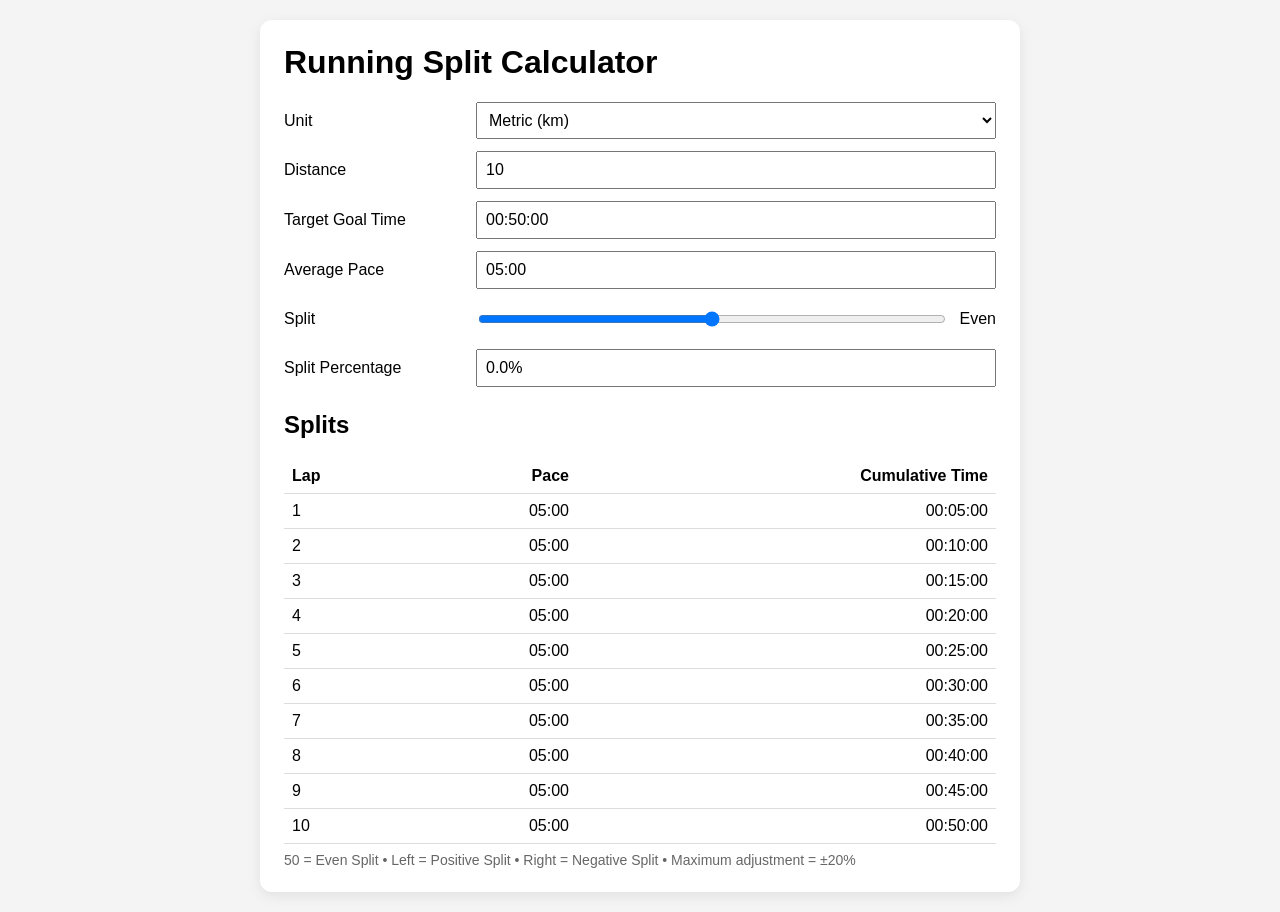
==== aislop/index.html @ 6ae87de2 "add running calc ai slop" ====
<!DOCTYPE html>
<html lang="en">
<head>
<meta charset="UTF-8">
<meta name="viewport" content="width=device-width, initial-scale=1.0">
<title>Running Split Calculator</title>

<style>
*{
    box-sizing:border-box;
    font-family:Arial,Helvetica,sans-serif;
}
body{
    background:#f4f4f4;
    margin:0;
    padding:20px;
}
.container{
    max-width:760px;
    margin:auto;
    background:#fff;
    padding:24px;
    border-radius:12px;
    box-shadow:0 4px 14px rgba(0,0,0,.08);
}
h1{
    margin-top:0;
}
.grid{
    display:grid;
    grid-template-columns:180px 1fr;
    gap:12px;
    align-items:center;
}
input,select{
    width:100%;
    padding:8px;
    font-size:16px;
}
.slider-wrap{
    display:flex;
    gap:12px;
    align-items:center;
}
input[type=range]{
    flex:1;
}
.output{
    margin-top:24px;
}
table{
    width:100%;
    border-collapse:collapse;
}
th,td{
    padding:8px;
    border-bottom:1px solid #ddd;
    text-align:right;
}
th:first-child,
td:first-child{
    text-align:left;
}
.note{
    margin-top:8px;
    color:#666;
    font-size:14px;
}
</style>
</head>

<body>

<div class="container">

<h1>Running Split Calculator</h1>

<div class="grid">

<label>Unit</label>
<select id="unit">
<option value="metric">Metric (km)</option>
<option value="imperial">Imperial (mi)</option>
</select>

<label>Distance</label>
<input id="distance" type="number" value="10" min="0.1" step="0.1">

<label>Target Goal Time</label>
<input id="goal" type="text" value="00:50:00">

<label>Average Pace</label>
<input id="pace" type="text" value="05:00">

<label>Split</label>
<div class="slider-wrap">
<input id="splitSlider" type="range" min="0" max="100" value="50">
<span id="splitLabel">Even</span>
</div>

<label>Split Percentage</label>
<input id="splitPercent" readonly>

</div>

<div class="output">

<h2>Splits</h2>

<table>
<thead>
<tr>
<th>Lap</th>
<th>Pace</th>
<th>Cumulative Time</th>
</tr>
</thead>
<tbody id="tableBody"></tbody>
</table>

<div class="note">
50 = Even Split • Left = Positive Split • Right = Negative Split • Maximum adjustment = ±20%
</div>

</div>

</div>

<script>

const unit=document.getElementById("unit");
const distance=document.getElementById("distance");
const goal=document.getElementById("goal");
const pace=document.getElementById("pace");
const slider=document.getElementById("splitSlider");
const splitPercent=document.getElementById("splitPercent");
const splitLabel=document.getElementById("splitLabel");
const tbody=document.getElementById("tableBody");

let updating=false;

function parseTime(str){
    let p=str.split(":").map(Number);

    if(p.length===2){
        return p[0]*60+p[1];
    }

    if(p.length===3){
        return p[0]*3600+p[1]*60+p[2];
    }

    return 0;
}

function formatHMS(sec){

    sec=Math.round(sec);

    let h=Math.floor(sec/3600);
    let m=Math.floor((sec%3600)/60);
    let s=sec%60;

    return (
        String(h).padStart(2,"0")+":"+
        String(m).padStart(2,"0")+":"+
        String(s).padStart(2,"0")
    );
}

function formatPace(sec){

    sec=Math.round(sec);

    let m=Math.floor(sec/60);
    let s=sec%60;

    return String(m).padStart(2,"0")+":"+String(s).padStart(2,"0");
}

function getSplit(){

    // maps 0-100 to +20% to -20%

    return (50-slider.value)/50*20;
}

function updateSplitText(){

    let p=getSplit();

    splitPercent.value=p.toFixed(1)+"%";

    if(Math.abs(p)<0.01){
        splitLabel.textContent="Even";
    }else if(p>0){
        splitLabel.textContent="Positive";
    }else{
        splitLabel.textContent="Negative";
    }

}

function updateFromGoal(){

    if(updating) return;
    updating=true;

    let dist=parseFloat(distance.value)||0;

    let total=parseTime(goal.value);

    let avg=total/dist;

    pace.value=formatPace(avg);

    updating=false;

    calculate();

}

function updateFromPace(){

    if(updating) return;
    updating=true;

    let dist=parseFloat(distance.value)||0;

    let sec=parseTime(pace.value);

    goal.value=formatHMS(sec*dist);

    updating=false;

    calculate();

}

function calculate(){

    updateSplitText();

    tbody.innerHTML="";

    let dist=parseFloat(distance.value);

    if(!dist||dist<=0) return;

    let avg=parseTime(pace.value);

    let split=getSplit()/100;

    let laps=Math.round(dist);

    if(laps<1) laps=1;

    let firstFactor=1 - split;
    let secondFactor=1 + split;

    let cum=0;

    for(let i=1;i<=laps;i++){

        let ratio=(i-1)/(laps-1||1);

        let factor=firstFactor+(secondFactor-firstFactor)*ratio;

        let lapTime=avg*factor;

        cum+=lapTime;

        let row=document.createElement("tr");

        row.innerHTML=`
        <td>${i}</td>
        <td>${formatPace(lapTime)}</td>
        <td>${formatHMS(cum)}</td>
        `;

        tbody.appendChild(row);

    }

}

goal.addEventListener("input",updateFromGoal);
pace.addEventListener("input",updateFromPace);
distance.addEventListener("input",updateFromGoal);
slider.addEventListener("input",calculate);
unit.addEventListener("change",calculate);

updateFromPace();

</script>

</body>
</html>
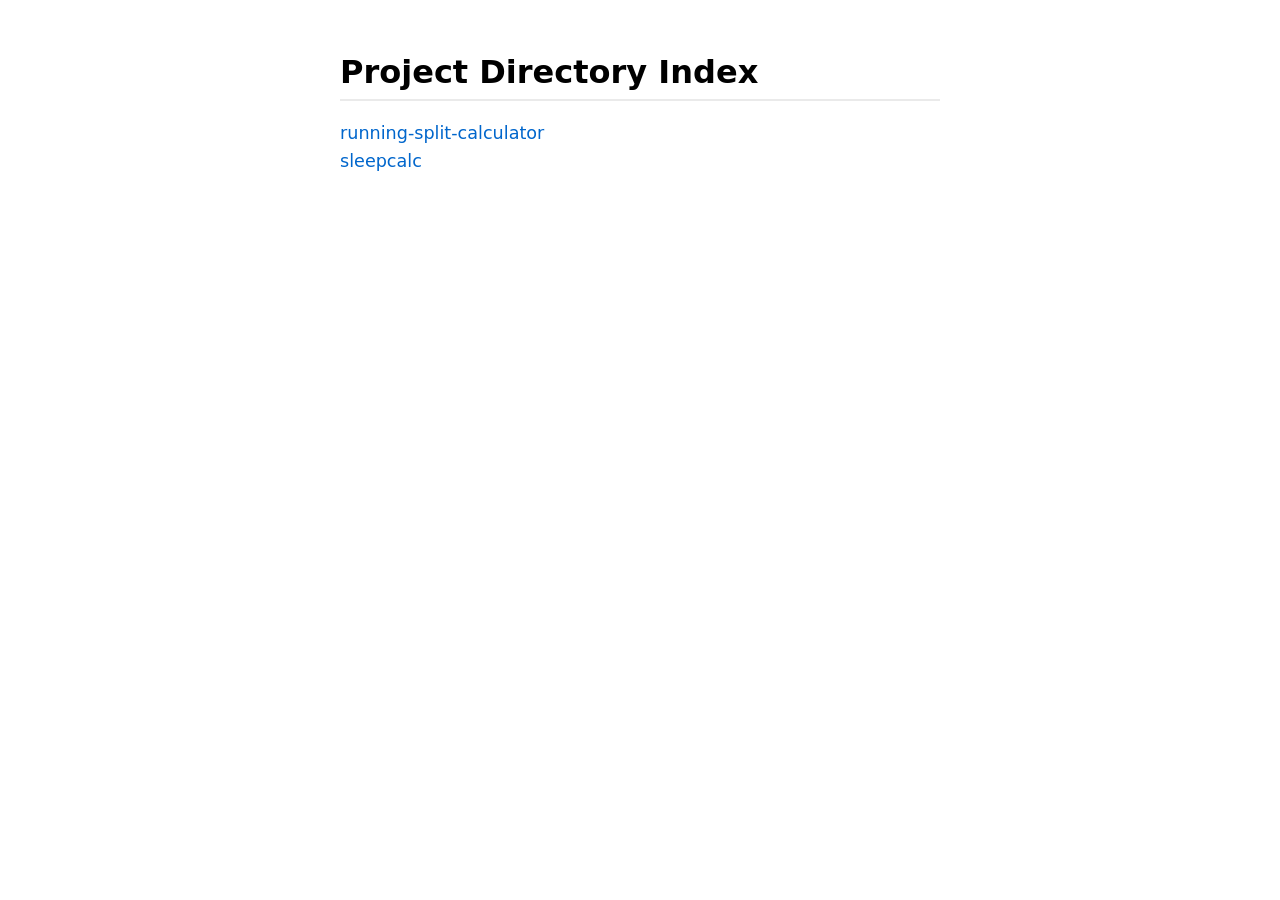
==== commit a98248a8: "chore: update index.html route directory [skip ci]" ====
--- a/aislop/index.html
+++ b/aislop/index.html
@@ -1,298 +1,23 @@
 <!DOCTYPE html>
 <html lang="en">
 <head>
-<meta charset="UTF-8">
-<meta name="viewport" content="width=device-width, initial-scale=1.0">
-<title>Running Split Calculator</title>
-
-<style>
-*{
-    box-sizing:border-box;
-    font-family:Arial,Helvetica,sans-serif;
-}
-body{
-    background:#f4f4f4;
-    margin:0;
-    padding:20px;
-}
-.container{
-    max-width:760px;
-    margin:auto;
-    background:#fff;
-    padding:24px;
-    border-radius:12px;
-    box-shadow:0 4px 14px rgba(0,0,0,.08);
-}
-h1{
-    margin-top:0;
-}
-.grid{
-    display:grid;
-    grid-template-columns:180px 1fr;
-    gap:12px;
-    align-items:center;
-}
-input,select{
-    width:100%;
-    padding:8px;
-    font-size:16px;
-}
-.slider-wrap{
-    display:flex;
-    gap:12px;
-    align-items:center;
-}
-input[type=range]{
-    flex:1;
-}
-.output{
-    margin-top:24px;
-}
-table{
-    width:100%;
-    border-collapse:collapse;
-}
-th,td{
-    padding:8px;
-    border-bottom:1px solid #ddd;
-    text-align:right;
-}
-th:first-child,
-td:first-child{
-    text-align:left;
-}
-.note{
-    margin-top:8px;
-    color:#666;
-    font-size:14px;
-}
-</style>
+    <meta charset="UTF-8">
+    <meta name="viewport" content="width=device-width, initial-scale=1.0">
+    <title>Directory Index</title>
+    <style>
+        body { font-family: system-ui, sans-serif; padding: 2rem; max-width: 600px; margin: auto; }
+        h1 { border-bottom: 2px solid #eaeaea; padding-bottom: 0.5rem; }
+        ul { list-style-type: none; padding: 0; }
+        li { margin: 0.5rem 0; }
+        a { color: #0066cc; text-decoration: none; font-size: 1.1rem; }
+        a:hover { text-decoration: underline; }
+    </style>
 </head>
-
 <body>
-
-<div class="container">
-
-<h1>Running Split Calculator</h1>
-
-<div class="grid">
-
-<label>Unit</label>
-<select id="unit">
-<option value="metric">Metric (km)</option>
-<option value="imperial">Imperial (mi)</option>
-</select>
-
-<label>Distance</label>
-<input id="distance" type="number" value="10" min="0.1" step="0.1">
-
-<label>Target Goal Time</label>
-<input id="goal" type="text" value="00:50:00">
-
-<label>Average Pace</label>
-<input id="pace" type="text" value="05:00">
-
-<label>Split</label>
-<div class="slider-wrap">
-<input id="splitSlider" type="range" min="0" max="100" value="50">
-<span id="splitLabel">Even</span>
-</div>
-
-<label>Split Percentage</label>
-<input id="splitPercent" readonly>
-
-</div>
-
-<div class="output">
-
-<h2>Splits</h2>
-
-<table>
-<thead>
-<tr>
-<th>Lap</th>
-<th>Pace</th>
-<th>Cumulative Time</th>
-</tr>
-</thead>
-<tbody id="tableBody"></tbody>
-</table>
-
-<div class="note">
-50 = Even Split • Left = Positive Split • Right = Negative Split • Maximum adjustment = ±20%
-</div>
-
-</div>
-
-</div>
-
-<script>
-
-const unit=document.getElementById("unit");
-const distance=document.getElementById("distance");
-const goal=document.getElementById("goal");
-const pace=document.getElementById("pace");
-const slider=document.getElementById("splitSlider");
-const splitPercent=document.getElementById("splitPercent");
-const splitLabel=document.getElementById("splitLabel");
-const tbody=document.getElementById("tableBody");
-
-let updating=false;
-
-function parseTime(str){
-    let p=str.split(":").map(Number);
-
-    if(p.length===2){
-        return p[0]*60+p[1];
-    }
-
-    if(p.length===3){
-        return p[0]*3600+p[1]*60+p[2];
-    }
-
-    return 0;
-}
-
-function formatHMS(sec){
-
-    sec=Math.round(sec);
-
-    let h=Math.floor(sec/3600);
-    let m=Math.floor((sec%3600)/60);
-    let s=sec%60;
-
-    return (
-        String(h).padStart(2,"0")+":"+
-        String(m).padStart(2,"0")+":"+
-        String(s).padStart(2,"0")
-    );
-}
-
-function formatPace(sec){
-
-    sec=Math.round(sec);
-
-    let m=Math.floor(sec/60);
-    let s=sec%60;
-
-    return String(m).padStart(2,"0")+":"+String(s).padStart(2,"0");
-}
-
-function getSplit(){
-
-    // maps 0-100 to +20% to -20%
-
-    return (50-slider.value)/50*20;
-}
-
-function updateSplitText(){
-
-    let p=getSplit();
-
-    splitPercent.value=p.toFixed(1)+"%";
-
-    if(Math.abs(p)<0.01){
-        splitLabel.textContent="Even";
-    }else if(p>0){
-        splitLabel.textContent="Positive";
-    }else{
-        splitLabel.textContent="Negative";
-    }
-
-}
-
-function updateFromGoal(){
-
-    if(updating) return;
-    updating=true;
-
-    let dist=parseFloat(distance.value)||0;
-
-    let total=parseTime(goal.value);
-
-    let avg=total/dist;
-
-    pace.value=formatPace(avg);
-
-    updating=false;
-
-    calculate();
-
-}
-
-function updateFromPace(){
-
-    if(updating) return;
-    updating=true;
-
-    let dist=parseFloat(distance.value)||0;
-
-    let sec=parseTime(pace.value);
-
-    goal.value=formatHMS(sec*dist);
-
-    updating=false;
-
-    calculate();
-
-}
-
-function calculate(){
-
-    updateSplitText();
-
-    tbody.innerHTML="";
-
-    let dist=parseFloat(distance.value);
-
-    if(!dist||dist<=0) return;
-
-    let avg=parseTime(pace.value);
-
-    let split=getSplit()/100;
-
-    let laps=Math.round(dist);
-
-    if(laps<1) laps=1;
-
-    let firstFactor=1 - split;
-    let secondFactor=1 + split;
-
-    let cum=0;
-
-    for(let i=1;i<=laps;i++){
-
-        let ratio=(i-1)/(laps-1||1);
-
-        let factor=firstFactor+(secondFactor-firstFactor)*ratio;
-
-        let lapTime=avg*factor;
-
-        cum+=lapTime;
-
-        let row=document.createElement("tr");
-
-        row.innerHTML=`
-        <td>${i}</td>
-        <td>${formatPace(lapTime)}</td>
-        <td>${formatHMS(cum)}</td>
-        `;
-
-        tbody.appendChild(row);
-
-    }
-
-}
-
-goal.addEventListener("input",updateFromGoal);
-pace.addEventListener("input",updateFromPace);
-distance.addEventListener("input",updateFromGoal);
-slider.addEventListener("input",calculate);
-unit.addEventListener("change",calculate);
-
-updateFromPace();
-
-</script>
-
+    <h1>Project Directory Index</h1>
+    <ul>
+                <li><a href="running-split-calculator/index.html">running-split-calculator</a></li>
+                <li><a href="sleepcalc/index.html">sleepcalc</a></li>
+    </ul>
 </body>
 </html>
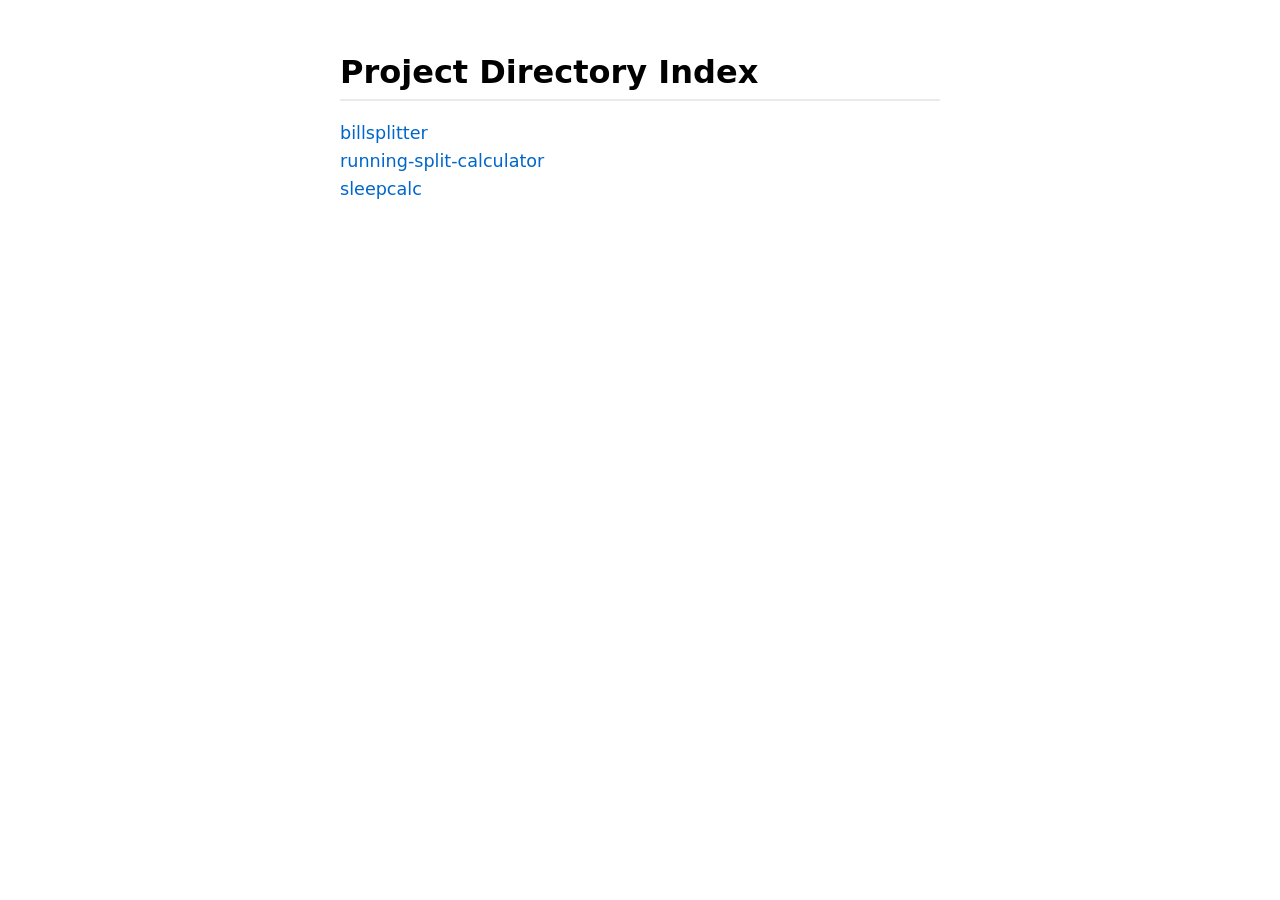
==== commit 1b38aa21: "chore: update index.html route directory [skip ci]" ====
--- a/aislop/index.html
+++ b/aislop/index.html
@@ -16,6 +16,7 @@
 <body>
     <h1>Project Directory Index</h1>
     <ul>
+                <li><a href="billsplitter/index.html">billsplitter</a></li>
                 <li><a href="running-split-calculator/index.html">running-split-calculator</a></li>
                 <li><a href="sleepcalc/index.html">sleepcalc</a></li>
     </ul>
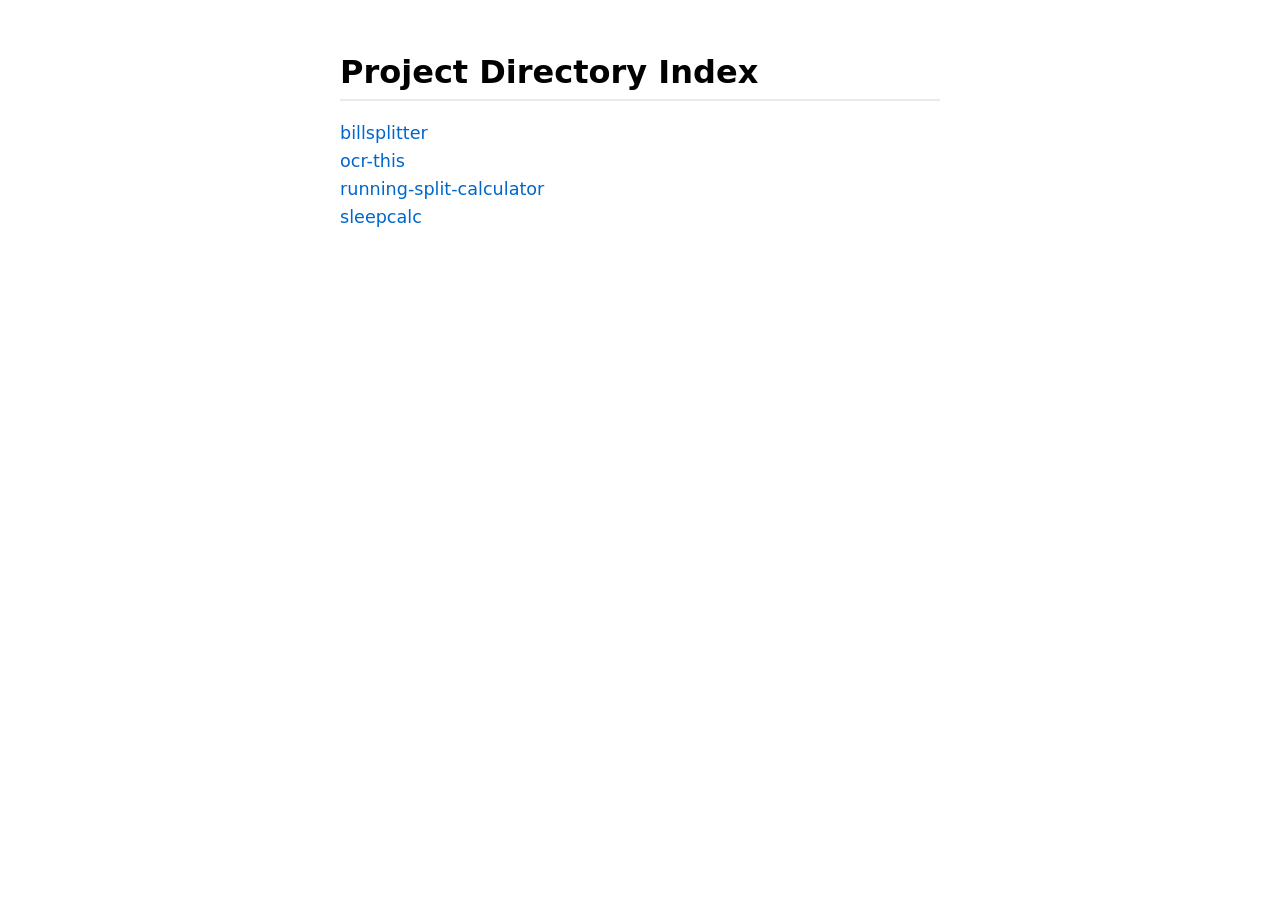
==== commit 98f83b27: "chore: update index.html route directory [skip ci]" ====
--- a/aislop/index.html
+++ b/aislop/index.html
@@ -17,6 +17,7 @@
     <h1>Project Directory Index</h1>
     <ul>
                 <li><a href="billsplitter/index.html">billsplitter</a></li>
+                <li><a href="ocr-this/index.html">ocr-this</a></li>
                 <li><a href="running-split-calculator/index.html">running-split-calculator</a></li>
                 <li><a href="sleepcalc/index.html">sleepcalc</a></li>
     </ul>
